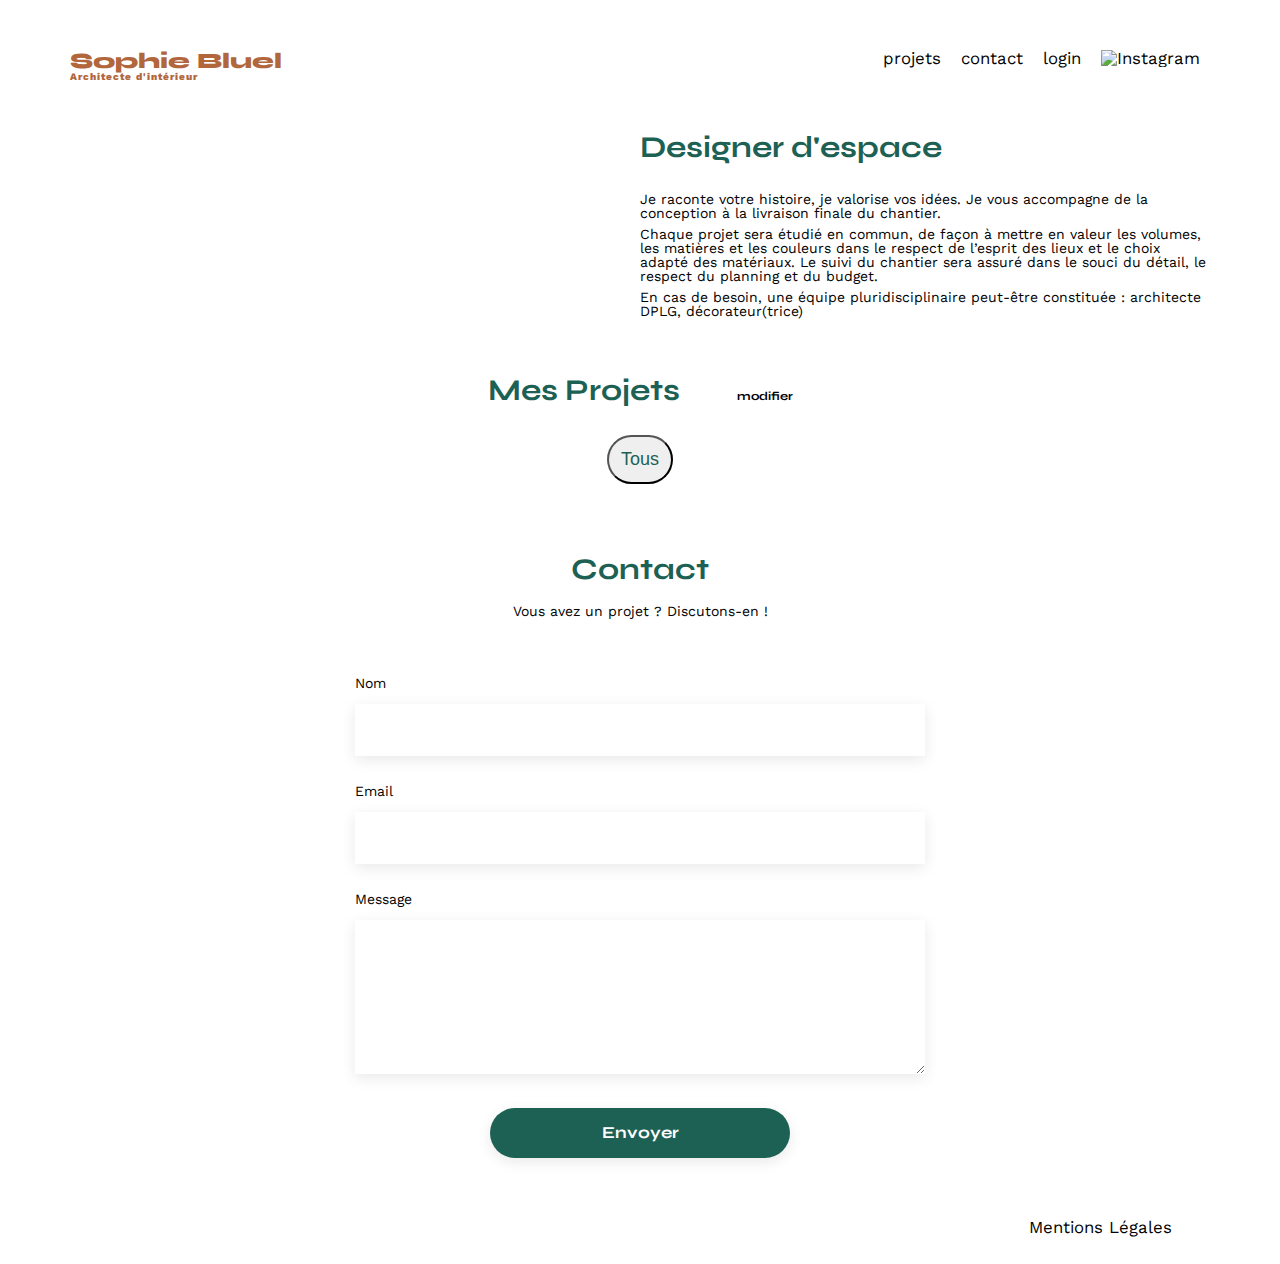
==== FrontEnd/index.html @ 6ee4f204 "ajout des modales" ====
<!DOCTYPE html>
<html lang="fr">
<head>
	<meta charset="UTF-8">
	<title>Sophie Bluel - Architecte d'intérieur</title>
	<meta name="viewport" content="width=device-width, initial-scale=1.0">
	<link rel="preconnect" href="https://fonts.googleapis.com">
	<link rel="preconnect" href="https://fonts.gstatic.com" crossorigin>
	<link href="https://fonts.googleapis.com/css2?family=Syne:wght@700;800&family=Work+Sans&display=swap" rel="stylesheet">
	<meta name="description" content="">
	<script src="https://kit.fontawesome.com/33a4fc6b58.js" crossorigin="anonymous"></script>
	<link rel="stylesheet" href="./assets/style.css">
</head>
<body>
<header>
	<h1>Sophie Bluel <span>Architecte d'intérieur</span></h1>
	<nav>
		<ul>
			<li>projets</li>
			<li>contact</li>
			<li class="login">login</li>
			<li><img src="./assets/icons/instagram.png" alt="Instagram"></li>
		</ul>
	</nav>
</header>
<main>
	<section id="introduction">
		<figure>
			<img src="./assets/images/sophie-bluel.png" alt="">
		</figure>
		<article>
			<h2>Designer d'espace</h2>
			<p>Je raconte votre histoire, je valorise vos idées. Je vous accompagne de la conception à la livraison finale du chantier.</p>
			<p>Chaque projet sera étudié en commun, de façon à mettre en valeur les volumes, les matières et les couleurs dans le respect de l’esprit des lieux et le choix adapté des matériaux. Le suivi du chantier sera assuré dans le souci du détail, le respect du planning et du budget.</p>
			<p>En cas de besoin, une équipe pluridisciplinaire peut-être constituée : architecte DPLG, décorateur(trice)</p>
		</article>
	</section>
	<section id="portfolio">
		<h2>Mes Projets <a href="#modal" class="open"><i class="fa-regular fa-pen-to-square"></i>modifier</a></h2>
		
		<div class="menucategory">
			<button id="0">Tous</button>
		</div>
		<div class="gallery">
			
			
		</div>
	</section>
	<section id="contact">
		<h2>Contact</h2>
		<p>Vous avez un projet ? Discutons-en !</p>
		<form action="#" method="post">
			<label for="name">Nom</label>
			<input type="text" name="name" id="name">
			<label for="email">Email</label>
			<input type="email" name="email" id="email">
			<label for="message">Message</label>
			<textarea name="message" id="message" cols="30" rows="10"></textarea>
			<input type="submit" value="Envoyer">
		</form>
	</section>
</main>

<footer>
	<nav>
		<ul>
			<li>Mentions Légales</li>
		</ul>
	</nav>
</footer>

<aside id="modal" class="firstmodal" aria-hidden="true" 
		 role="dialogue" >
			<div class="modal1">
				<span class="close">X</span>
			<p>Galerie photo</p>
             <div class="Modalgalerie"></div>
			   <hr>
				<button class="addphoto">Ajouter une photo</button>
			</div>
			
		</aside>
		<!----formulaire d'ajout-->
		<aside id="modal"  class="secondModal"  aria-hidden="true"  
		 role="dialogue" >
			<div class="modal1">
				<span class="close">X</span>
				<i class="fa-solid fa-arrow-left"></i>
			<p>Ajout photo</p>
             <div class="addgalerie"></div>
			 <form class="modalform">
				<label for="title">Titre</label>
				<input type="text" id="title" name="title">
		
				
				
				<label for="categoryInput">catégorie</label>
				<select id="categoryInput" name="category" required></select>
			 </form>
			   <hr>
				<button class="modal2btn">valider</button>
			</div>
			
		</aside>

<script src="index.js"></script>
<script src="modal.js"></script>

</body>
</html>
---- FrontEnd/assets/style.css ----
/* http://meyerweb.com/eric/tools/css/reset/
   v2.0 | 20110126
   License: none (public domain)
*/

html, body, div, span, applet, object, iframe,
h1, h2, h3, h4, h5, h6, p, blockquote, pre,
a, abbr, acronym, address, big, cite, code,
del, dfn, em, img, ins, kbd, q, s, samp,
small, strike, strong, sub, sup, tt, var,
b, u, i, center,
dl, dt, dd, ol, ul, li,
fieldset, form, label, legend,
table, caption, tbody, tfoot, thead, tr, th, td,
article, aside, canvas, details, embed,
figure, figcaption, footer, header, hgroup,
menu, nav, output, ruby, section, summary,
time, mark, audio, video {
	margin: 0;
	padding: 0;
	border: 0;
	font-size: 100%;
	font: inherit;
	vertical-align: baseline;
}
/* HTML5 display-role reset for older browsers */
article, aside, details, figcaption, figure,
footer, header, hgroup, menu, nav, section {
	display: block;
}
body {
	line-height: 1;
}
ol, ul {
	list-style: none;
}
blockquote, q {
	quotes: none;
}
blockquote:before, blockquote:after,
q:before, q:after {
	content: '';
	content: none;
}
table {
	border-collapse: collapse;
	border-spacing: 0;
}
/** end reset css**/
body {
	max-width: 1140px;
	margin:auto;
	font-family: 'Work Sans' ;
	font-size: 14px;
}
header {
	display: flex;
	justify-content: space-between;
	margin: 50px 0
}
section {
	margin: 50px 0
}

h1{
	display: flex;
	flex-direction: column;
	font-family: 'Syne';
	font-size: 22px;
	font-weight: 800;
	color: #B1663C
}

h1 > span {
	font-family: 'Work Sans';
	font-size:10px;
	letter-spacing: 0.1em;
;
}

h2{
	font-family: 'Syne';
	font-weight: 700;
	font-size: 30px;
	color: #1D6154
}
nav ul {
	display: flex;
	align-items: center;
	list-style-type: none;

}
nav li {
	padding: 0 10px;
	font-size: 1.2em;
}

li:hover {
	color: #B1663C;
}
#introduction {
	display: flex;
	align-items: center;
}
#introduction figure {
	flex: 1
}
#introduction img {
	display: block;
	margin: auto;
	width: 80%;
}

#introduction article {
	flex: 1
}
#introduction h2 {
	margin-bottom: 1em;
}

#introduction p {
	margin-bottom: 0.5em;
}
#portfolio h2 {
	text-align: center;
	margin-bottom: 1em;
}
.gallery {
	width: 100%;
	display: grid;
	grid-template-columns: 1fr 1fr 1fr;
	grid-column-gap: 20px;
	grid-row-gap: 20px;
}

.gallery img {
	width: 100%;

}
#contact {
	width: 50%;
margin: auto;
}
#contact > * {
	text-align: center;

}
#contact h2{
	margin-bottom: 20px;
}
#contact form {
	text-align: left;
	margin-top:30px;
	display: flex;
	flex-direction: column;
}

#contact input {
	height: 50px;
	font-size: 1.2em;
	border: none;
	box-shadow: 0px 4px 14px rgba(0, 0, 0, 0.09);
}
#contact label {
	margin: 2em 0 1em 0;
}
#contact textarea {
	border: none;
	box-shadow: 0px 4px 14px rgba(0, 0, 0, 0.09);
}

input[type="submit"]{
	font-family: 'Syne';
	font-weight: 700;
	color: white;
	background-color: #1D6154;
	margin : 2em auto ;
	width: 180px;
	text-align: center;
	border-radius: 60px ;
	display: block;
}

footer nav ul {
	display: flex;
	justify-content: flex-end;
	margin: 2em
}

/*******classajouté****/
#portfolio .menucategory{
	display: flex;
	justify-content: center;
	gap:40px;
	padding-bottom: 20px;
}
.menucategory button{
	border-radius: 50px;
	color: #1D6154;
	font-size: 18px;
	padding: 12px;

}
/****login****/
.field{
	width: 50%;
	margin: auto;
	display: flex;
	flex-direction: column;
	align-items: center;
}
.field h2{
	display: flex;
justify-content: center;
}
.field form{
	
	text-align: left;
	margin-top:30px;
	display: flex;
	flex-direction: column;
	
}
.field input {
	height: 50px;
	width: 400px;
	font-size: 1.2em;
	border: none;
	box-shadow: 0px 4px 14px rgba(0, 0, 0, 0.09);
	display: flex;
	justify-content: center;
}
.field label {
	margin: 2em 0 1em 0em;
	display:block;
	margin-left: 0;
}
input[type="submit"]{
	width: 300px;
	display: flex;
justify-content: center; }


/******modal*******/
#portfolio a{
	text-decoration: none;
	color: black;
	font-size: 12px;
	padding-left: 40px;
}
#portfolio i{
	padding-right: 10px;
}
#modal {
	position: fixed;
	top:0;
	left:0;
	width:100%;
	height:100% ;
	background:rgb(0, 0, 0, 0.7);
	
	display: flex;
	justify-content: center;
	align-items: center;
	display: none;
}
 .modal1{
	width: 450px;
	height: 430px;
	background-color:#fff;
   position: relative;
	display: flex;
	flex-direction: column;
	align-items: center;

}
.close{
	position:absolute;
	right: 15px;
	top:15px;
	cursor: pointer;
	
}

.modal1 p{
	color:black;
	font-size: 18px;
	font-weight:500;
	padding-top: 30px;
	
}
.modal1 hr{
width: 300px;

background-color:gainsboro;
}
.modal1 button{
	font-family: 'Syne';
	font-weight: 700;
	color: white;
	background-color: #1D6154;
	margin : 2em auto ;
	width: 180px;
	text-align: center;
	border-radius: 60px ;
	display: block;
	height: 36px;
}
.Modalgalerie{
	height: 80%;
}
/******deuxieme modale***/
.secondModal{
	display: none;
}

.fa-arrow-left{
	position:absolute;
	left:20px;
	top:20px;
	cursor: pointer;
}
.modalform{
	display: flex;
	flex-direction: column;
	
}

.modalform  input {
	height: 35px;
	width: 400px;
	font-size: 1.2em;
	border: none;
	box-shadow: 0px 4px 14px rgba(0, 0, 0, 0.09);
	display: flex;
	justify-content: center;
	margin-bottom: 10px;
}
#categoryInput {
	height: 35px;
	width: 400px;
	font-size: 1.2em;
	border: none;
	box-shadow: 0px 4px 14px rgba(0, 0, 0, 0.09);
	display: flex;
	justify-content: center;
	margin-bottom: 20px;
}
.addgalerie{
	height: 40%;
}
.modal1 .modal2btn{
	background-color:rgb(190, 186, 186);
	border: none;
}
.modalform label{
	padding-bottom: 10px;
	color: grey;
}
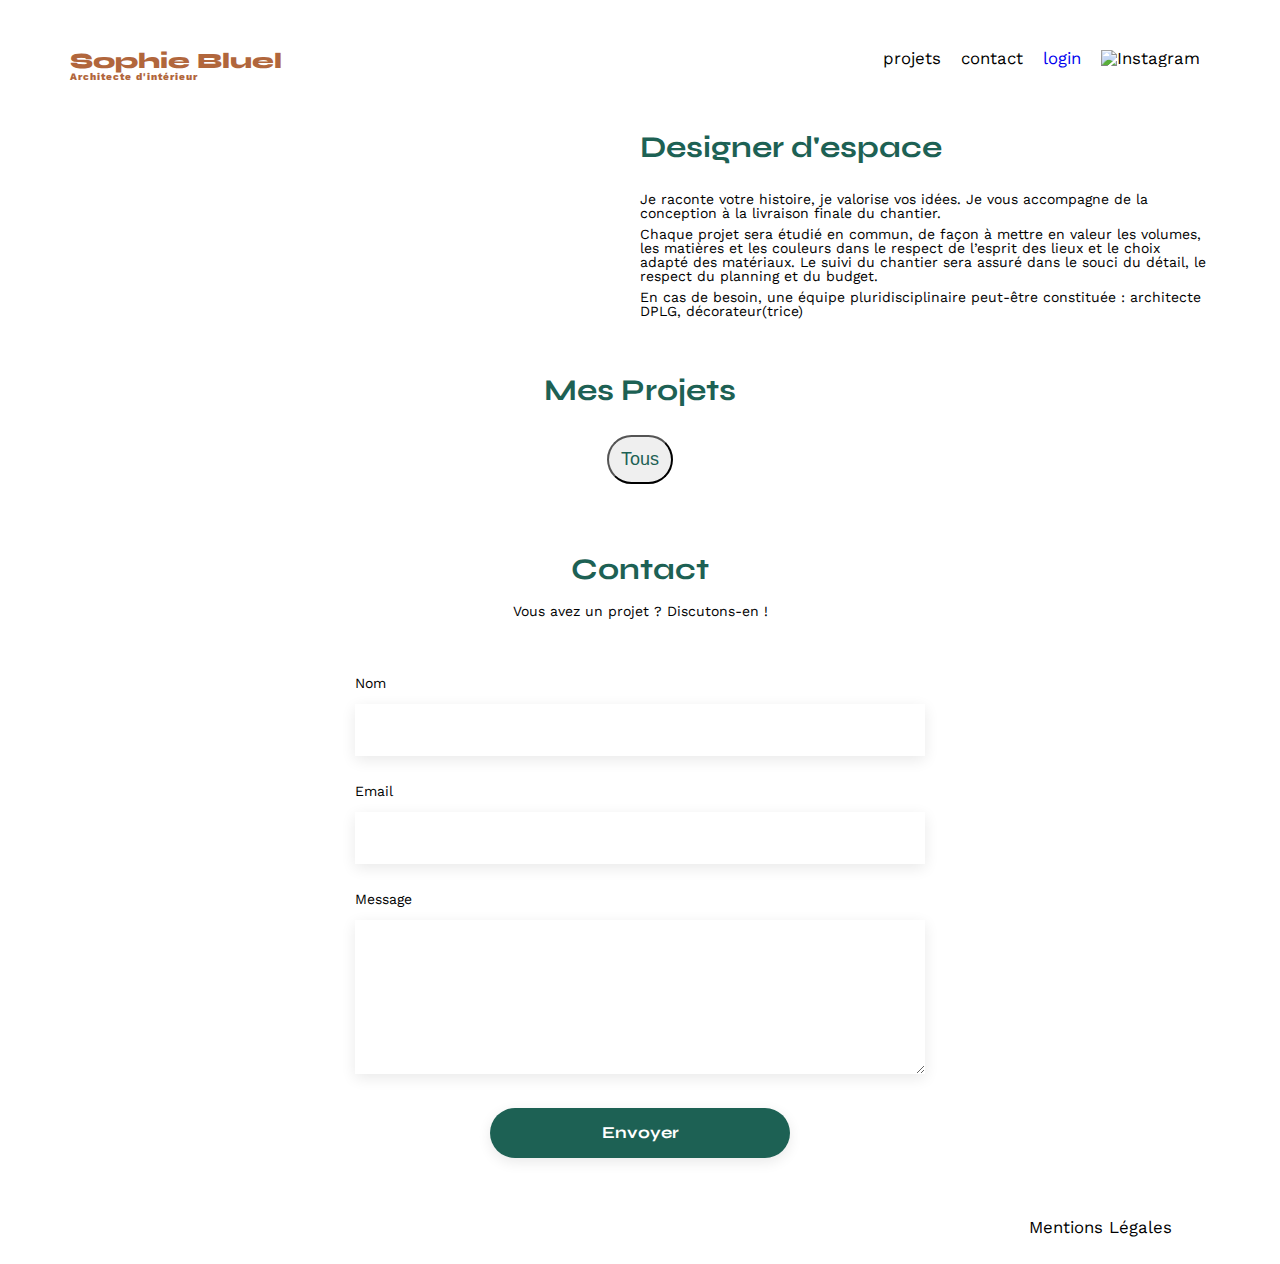
==== commit df6a1210: "suppression des travaux" ====
--- a/FrontEnd/index.html
+++ b/FrontEnd/index.html
@@ -18,7 +18,7 @@
 		<ul>
 			<li>projets</li>
 			<li>contact</li>
-			<li class="login">login</li>
+			<li ><a href="login.html" class="login">login</a></li>
 			<li><img src="./assets/icons/instagram.png" alt="Instagram"></li>
 		</ul>
 	</nav>
@@ -36,7 +36,7 @@
 		</article>
 	</section>
 	<section id="portfolio">
-		<h2>Mes Projets <a href="#modal" class="open"><i class="fa-regular fa-pen-to-square"></i>modifier</a></h2>
+		<h2 class="mesProjets">Mes Projets <a href="#modal" class="btnopenmodal"><i class="fa-regular fa-pen-to-square"></i>modifier</a></h2>
 		
 		<div class="menucategory">
 			<button id="0">Tous</button>
@@ -87,8 +87,16 @@
 				<span class="close">X</span>
 				<i class="fa-solid fa-arrow-left"></i>
 			<p>Ajout photo</p>
-             <div class="addgalerie"></div>
-			 <form class="modalform">
+			<form class="modalform">
+			<span class="contenairNew-img">
+			<span class="modal__two-icon">
+				<i class="fa-regular fa-image"></i></span>
+				<label for="addPhoto" class="modalform-textAddPhoto">+ Ajouter photo</label>
+					<input id="addPhoto" class="modalform-addphoto" type="file" name ="file" >
+					<img src="#" alt= "aperçu de l'image">
+					<span class="modalform-desc">jpg, png : 4mo max</span>
+				</span>
+			
 				<label for="title">Titre</label>
 				<input type="text" id="title" name="title">
 		
@@ -96,15 +104,17 @@
 				
 				<label for="categoryInput">catégorie</label>
 				<select id="categoryInput" name="category" required></select>
-			 </form>
+			    <span id="errorForm"></span>
 			   <hr>
-				<button class="modal2btn">valider</button>
+				<button class="modal2btn"type="submit" >valider</button>
+			</form>
 			</div>
 			
 		</aside>
 
-<script src="index.js"></script>
-<script src="modal.js"></script>
+<script defer src="index.js" ></script>
+<script   defer src="modal.js"  ></script>
+<script src="userconnection.js"></script>
 
 </body>
 </html>
--- a/FrontEnd/assets/style.css
+++ b/FrontEnd/assets/style.css
@@ -202,6 +202,10 @@
 
 }
 /****login****/
+.login {
+	text-decoration: none;
+
+}
 .field{
 	width: 50%;
 	margin: auto;
@@ -242,6 +246,9 @@
 
 
 /******modal*******/
+.btnopenmodal{
+	display: none;
+}
 #portfolio a{
 	text-decoration: none;
 	color: black;
@@ -266,12 +273,13 @@
 }
  .modal1{
 	width: 450px;
-	height: 430px;
+	height: 470px;
 	background-color:#fff;
    position: relative;
 	display: flex;
 	flex-direction: column;
 	align-items: center;
+	gap: 10px;
 
 }
 .close{
@@ -309,6 +317,38 @@
 .Modalgalerie{
 	height: 80%;
 }
+/******modalgalerie**/
+.Modalgalerie{
+	display:flex;
+	flex-wrap: wrap;
+	gap:10px;
+    width: 80%;
+	padding-left: 20px;
+	margin: 15px auto;
+}
+.Modalgalerie img{
+	max-width:60px;
+	
+
+}
+.Modalgalerie figure{
+	position:relative;
+}
+.bin{
+	position: absolute;
+	
+	right:4px;
+	top:2px;
+   background-color:black;
+color: white;
+padding: 3px;
+font-size: 9px;
+}
+
+
+	
+
+
 /******deuxieme modale***/
 .secondModal{
 	display: none;
@@ -357,3 +397,63 @@
 	padding-bottom: 10px;
 	color: grey;
 }
+.contenairNew-img{
+	display :flex;
+	flex-direction: column;
+	align-items: center;
+	background: #E8F1F7;
+	gap: 5px;
+	height: 140px;
+	padding-bottom: 15px;
+	width: 320px;
+	margin:8px auto;
+
+}
+.contenairNew-img i{
+	color: #B9C5CC;
+	font-size: 48px;
+	margin-bottom: 5px;
+	margin-top: 18px
+}
+.modalform input[type="file"] {
+	display: none; }
+.modalform-textAddPhoto{
+	color: #306685;
+	
+	font-weight: 500;
+	font-size: 14px;
+	line-height: 8px;
+	cursor: pointer;
+	background: #CBD6DC;
+	border: none;
+	border-radius: 50px;
+	max-height: 36px;
+	max-width: 173px;
+	padding: 10px 23px;
+	text-align: center;
+}
+.modalform-desc{
+	color: #444444;
+
+	font-weight: 400;
+	font-size: 10px;
+	margin-bottom: 19px;
+}
+.modalform input[type="text"]{
+width: 320px;
+}
+.modalform select{
+	width: 320px;
+}
+#categoryInput{
+	width: 320px;
+}
+.active{
+	background: #1D6154;
+}
+.contenairNew-img img{
+	display: none;
+}
+.modalform button{
+	margin-top: 15px;
+}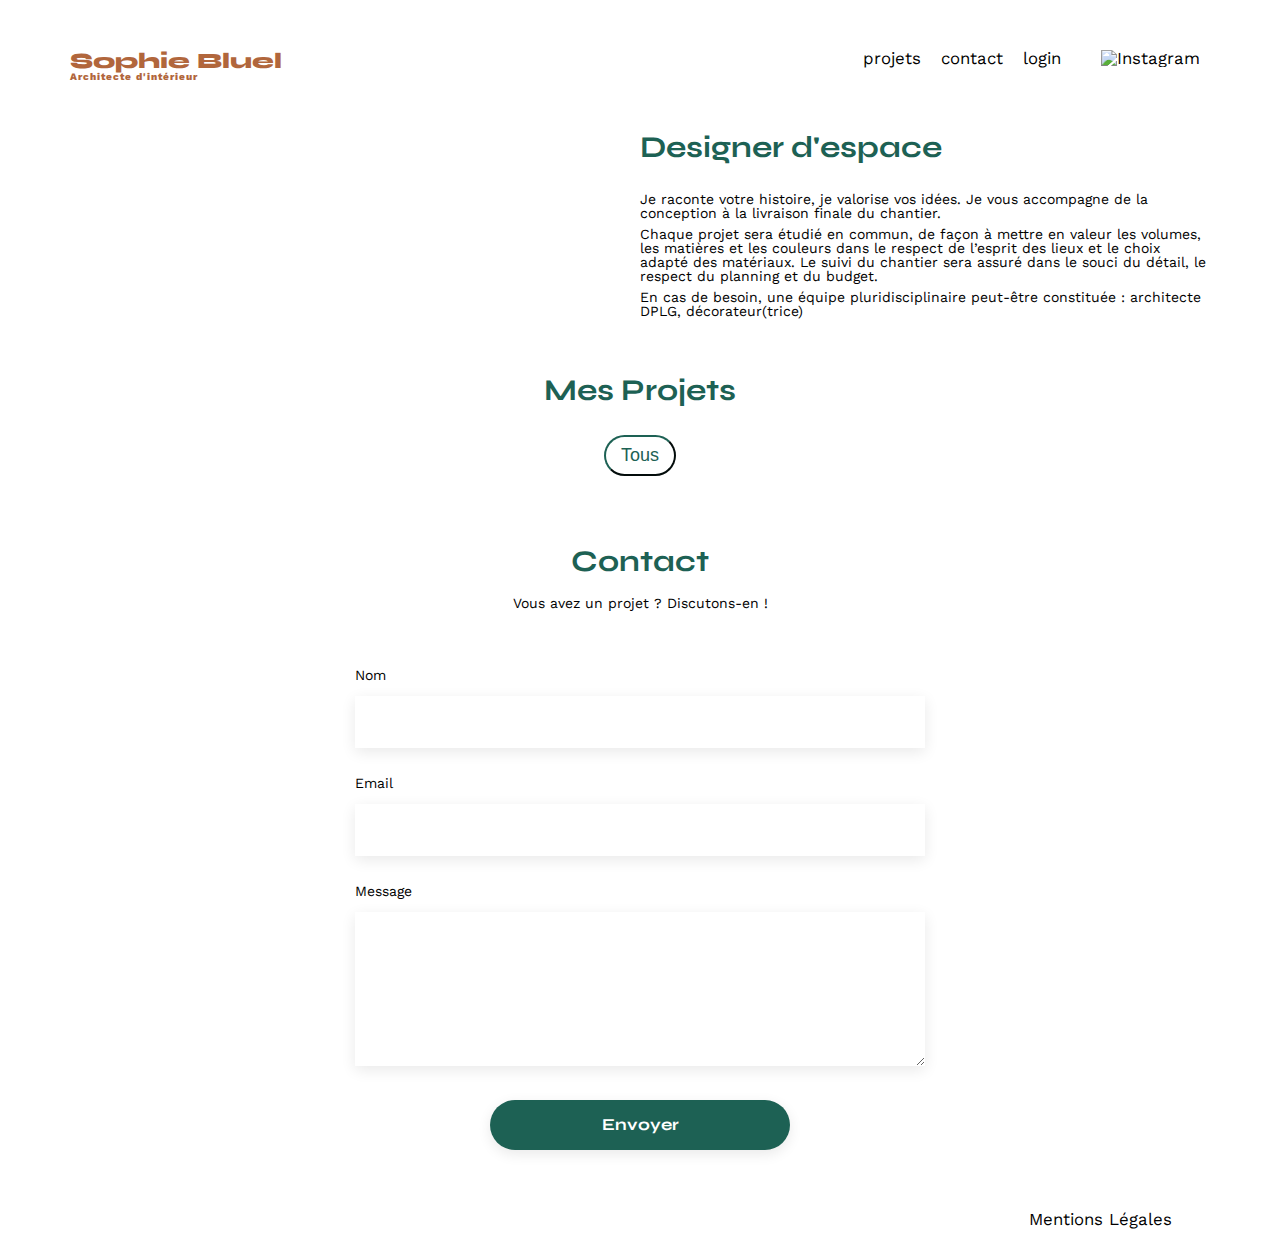
==== commit b7e13973: "login et logout et supression des travaux" ====
--- a/FrontEnd/index.html
+++ b/FrontEnd/index.html
@@ -19,6 +19,7 @@
 			<li>projets</li>
 			<li>contact</li>
 			<li ><a href="login.html" class="login">login</a></li>
+			<li ><a href="index.html" class="logout"></a></li>
 			<li><img src="./assets/icons/instagram.png" alt="Instagram"></li>
 		</ul>
 	</nav>
@@ -112,8 +113,8 @@
 			
 		</aside>
 
-<script defer src="index.js" ></script>
-<script   defer src="modal.js"  ></script>
+<script defer src="index.js" type="module"></script>
+<script   defer src="modal.js"  type="module"></script>
 <script src="userconnection.js"></script>
 
 </body>
--- a/FrontEnd/assets/style.css
+++ b/FrontEnd/assets/style.css
@@ -191,20 +191,31 @@
 #portfolio .menucategory{
 	display: flex;
 	justify-content: center;
-	gap:40px;
+	gap:15px;
 	padding-bottom: 20px;
 }
 .menucategory button{
 	border-radius: 50px;
 	color: #1D6154;
 	font-size: 18px;
-	padding: 12px;
-
+	padding: 8px 15px;
+ border-color: #1D6154;
+ background-color: white;
+}
+.menucategory .clickBtn{
+	border-radius: 50px;
+	background-color: #1D6154;
+	color: white;
+	font-size: 18px;
+	padding: 8px 15px;
 }
 /****login****/
-.login {
+a {
 	text-decoration: none;
-
+color:black;
+}
+a :visited{
+	color: black;
 }
 .field{
 	width: 50%;
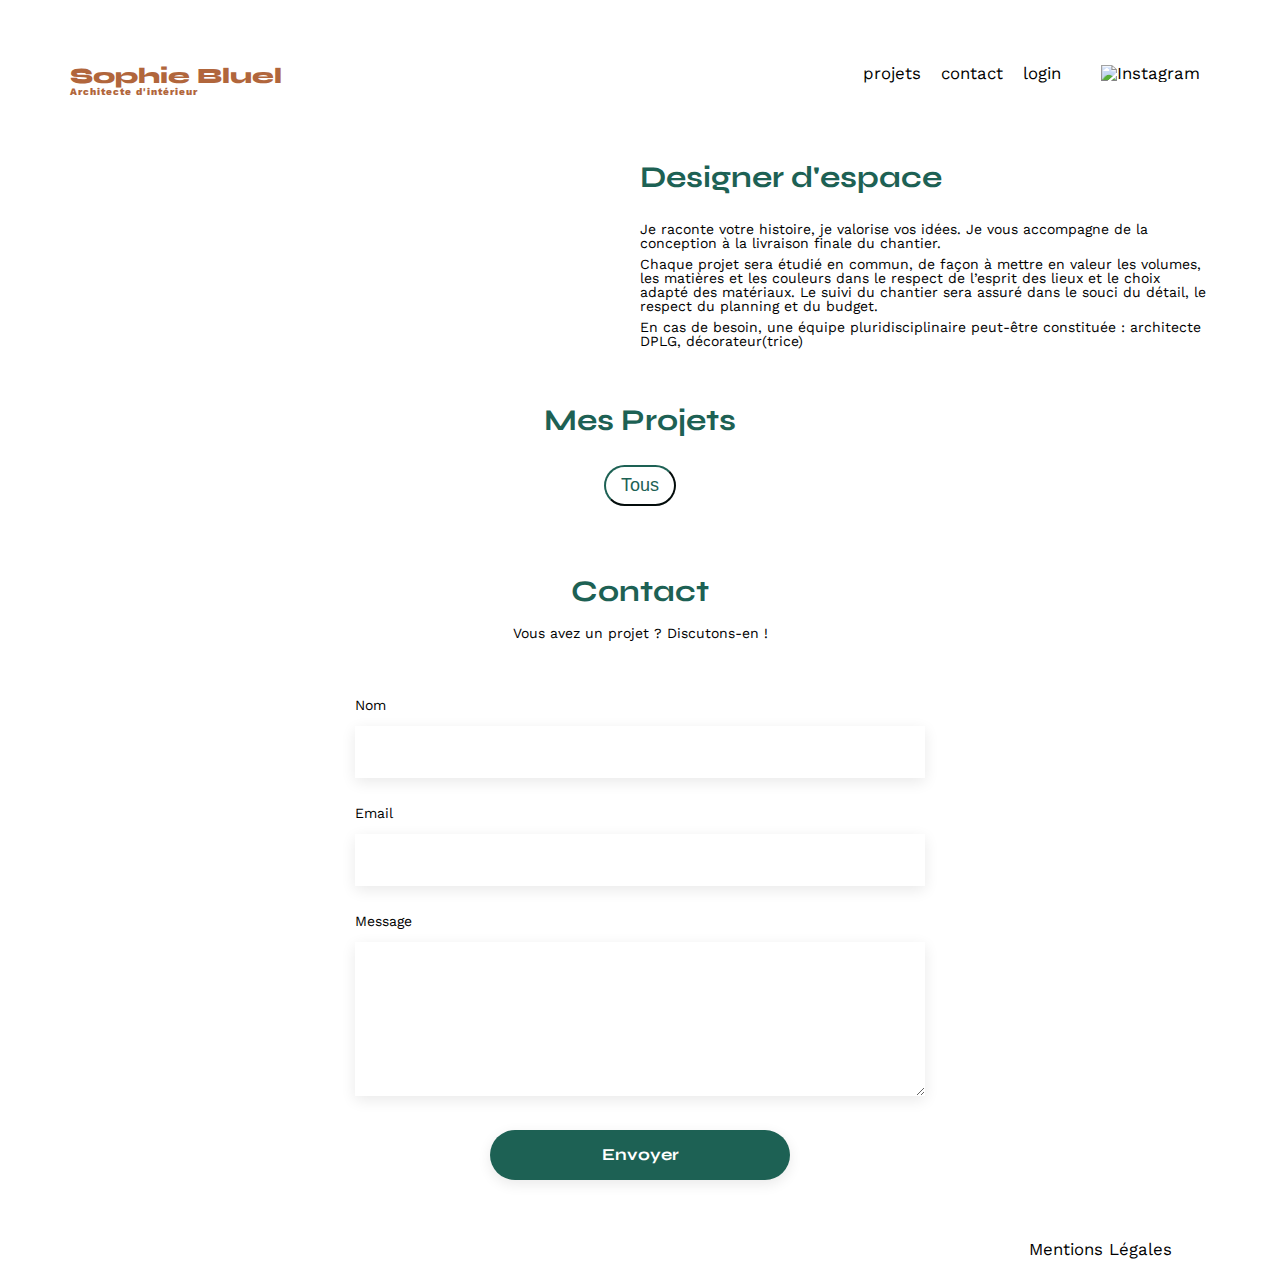
==== commit 86033b4a: "ajout de la barre et initialisation de la modal" ====
--- a/FrontEnd/index.html
+++ b/FrontEnd/index.html
@@ -12,7 +12,9 @@
 	<link rel="stylesheet" href="./assets/style.css">
 </head>
 <body>
+	
 <header>
+	<div class="edition"><i class="fa-regular fa-pen-to-square"></i>Mode edition</div>
 	<h1>Sophie Bluel <span>Architecte d'intérieur</span></h1>
 	<nav>
 		<ul>
@@ -40,7 +42,7 @@
 		<h2 class="mesProjets">Mes Projets <a href="#modal" class="btnopenmodal"><i class="fa-regular fa-pen-to-square"></i>modifier</a></h2>
 		
 		<div class="menucategory">
-			<button id="0">Tous</button>
+			<button id="0" >Tous</button>
 		</div>
 		<div class="gallery">
 			
@@ -70,8 +72,8 @@
 	</nav>
 </footer>
 
-<aside id="modal" class="firstmodal" aria-hidden="true" 
-		 role="dialogue" >
+<aside id="firstmodal" class="modal" aria-hidden="true" 
+		 >
 			<div class="modal1">
 				<span class="close">X</span>
 			<p>Galerie photo</p>
@@ -81,9 +83,9 @@
 			</div>
 			
 		</aside>
-		<!----formulaire d'ajout-->
-		<aside id="modal"  class="secondModal"  aria-hidden="true"  
-		 role="dialogue" >
+		<!----formulaire-->
+		<aside id="secondModal"  class="modal"  aria-hidden="true"  
+		 >
 			<div class="modal1">
 				<span class="close">X</span>
 				<i class="fa-solid fa-arrow-left"></i>
@@ -93,28 +95,29 @@
 			<span class="modal__two-icon">
 				<i class="fa-regular fa-image"></i></span>
 				<label for="addPhoto" class="modalform-textAddPhoto">+ Ajouter photo</label>
-					<input id="addPhoto" class="modalform-addphoto" type="file" name ="file" >
+					<input id="addPhoto" class="modalform-addphoto" type="file" name ="file" required >
 					<img src="#" alt= "aperçu de l'image">
 					<span class="modalform-desc">jpg, png : 4mo max</span>
 				</span>
 			
 				<label for="title">Titre</label>
-				<input type="text" id="title" name="title">
+				<input type="text" id="title" name="title" required>
 		
 				
 				
 				<label for="categoryInput">catégorie</label>
 				<select id="categoryInput" name="category" required></select>
+				
 			    <span id="errorForm"></span>
 			   <hr>
-				<button class="modal2btn"type="submit" >valider</button>
+				<button class="modal2btn" type="submit" >valider</button>
 			</form>
 			</div>
 			
 		</aside>
 
-<script defer src="index.js" type="module"></script>
-<script   defer src="modal.js"  type="module"></script>
+<script  src="index.js" type="module"></script>
+<script   src="modal.js"  type="module"></script>
 <script src="userconnection.js"></script>
 
 </body>
--- a/FrontEnd/assets/style.css
+++ b/FrontEnd/assets/style.css
@@ -22,6 +22,7 @@
 	font-size: 100%;
 	font: inherit;
 	vertical-align: baseline;
+
 }
 /* HTML5 display-role reset for older browsers */
 article, aside, details, figcaption, figure,
@@ -56,7 +57,7 @@
 header {
 	display: flex;
 	justify-content: space-between;
-	margin: 50px 0
+	margin: 65px 0
 }
 section {
 	margin: 50px 0
@@ -135,6 +136,7 @@
 
 .gallery img {
 	width: 100%;
+	height: 370px;
 
 }
 #contact {
@@ -269,7 +271,7 @@
 #portfolio i{
 	padding-right: 10px;
 }
-#modal {
+.modal {
 	position: fixed;
 	top:0;
 	left:0;
@@ -339,6 +341,7 @@
 }
 .Modalgalerie img{
 	max-width:60px;
+	height: 80px;
 	
 
 }
@@ -354,6 +357,7 @@
 color: white;
 padding: 3px;
 font-size: 9px;
+cursor: pointer;
 }
 
 
@@ -467,4 +471,30 @@
 }
 .modalform button{
 	margin-top: 15px;
+}
+
+
+
+.edition{
+	background-color: black;
+	color: white;
+   display: none;
+	flex-direction: row;
+	text-align: center;
+	line-height: 38px;
+	align-items: center;
+	width: 100%;
+	background-color: black;
+	gap: 20px;
+	height: 40px;
+	position: absolute;
+	top: 0;
+	left: 0;
+	
+	
+
+}
+.edition i{
+
+padding-right:5px;	
 }